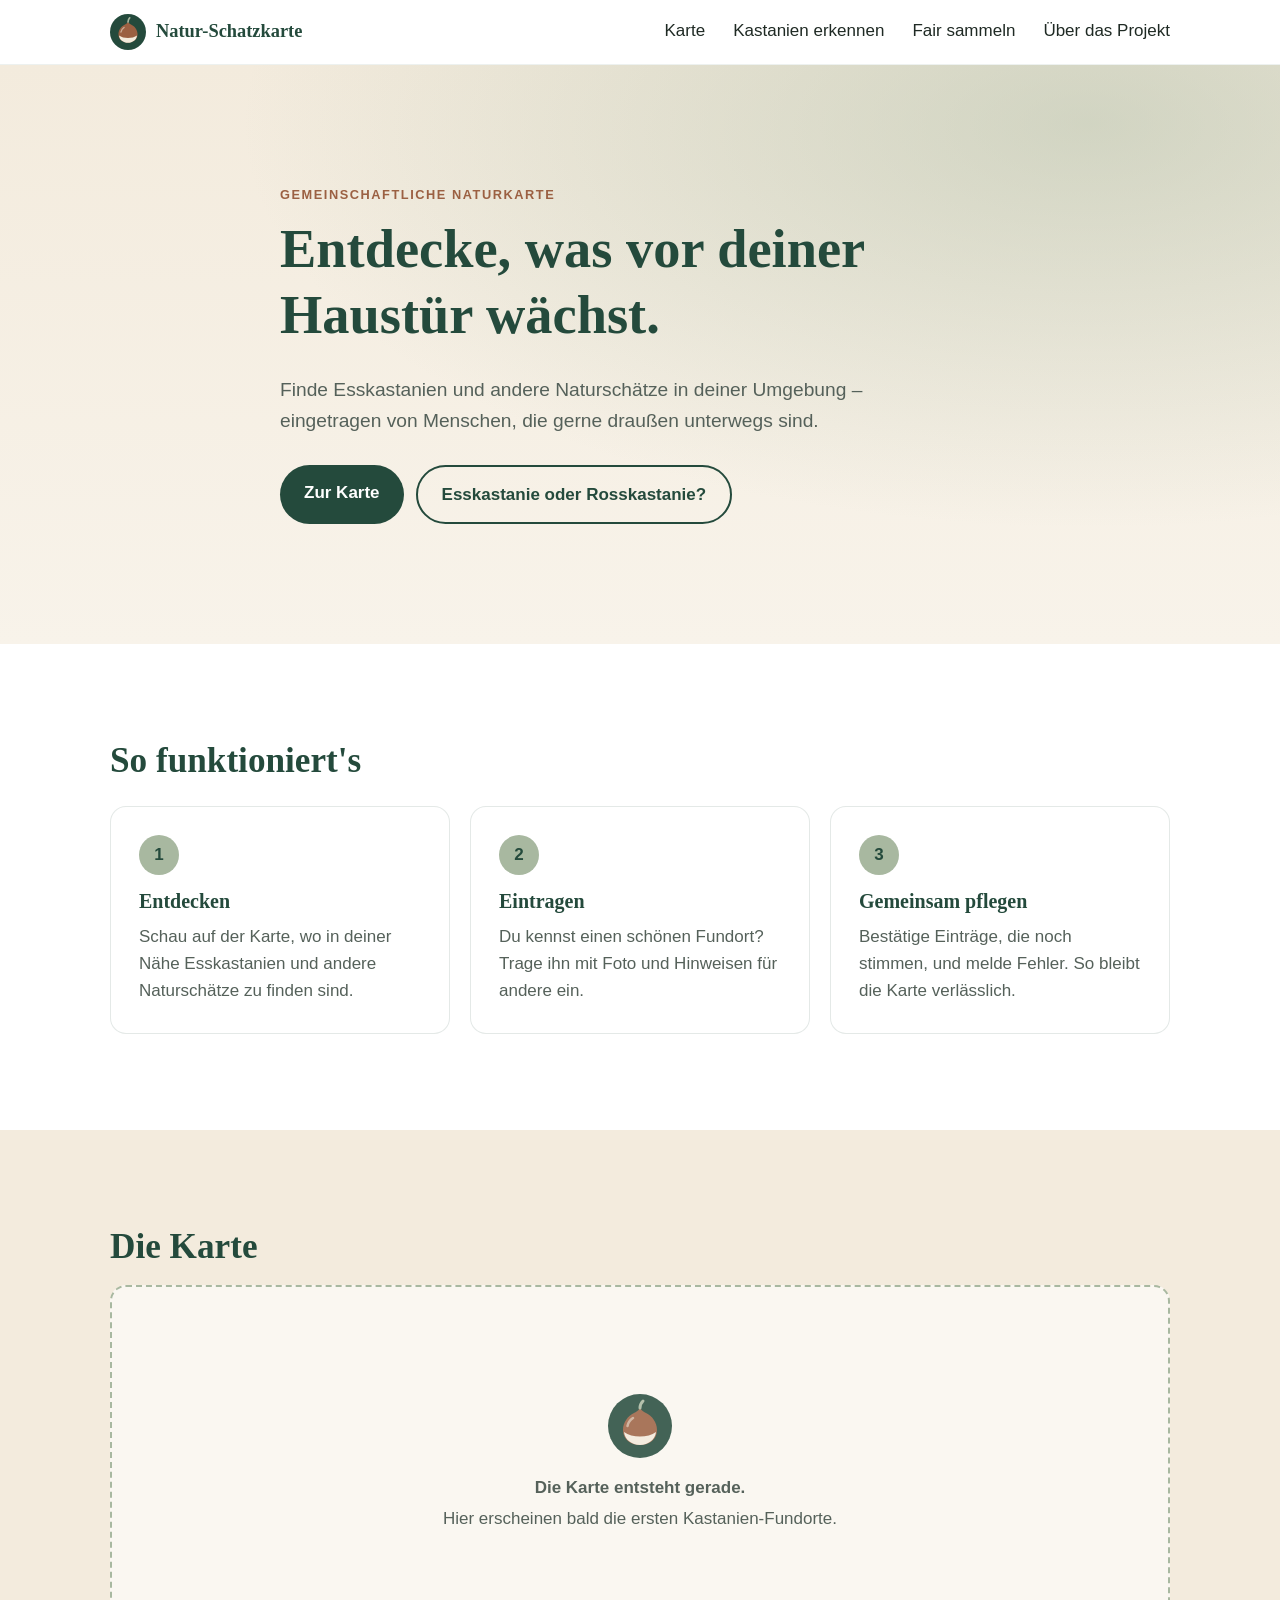
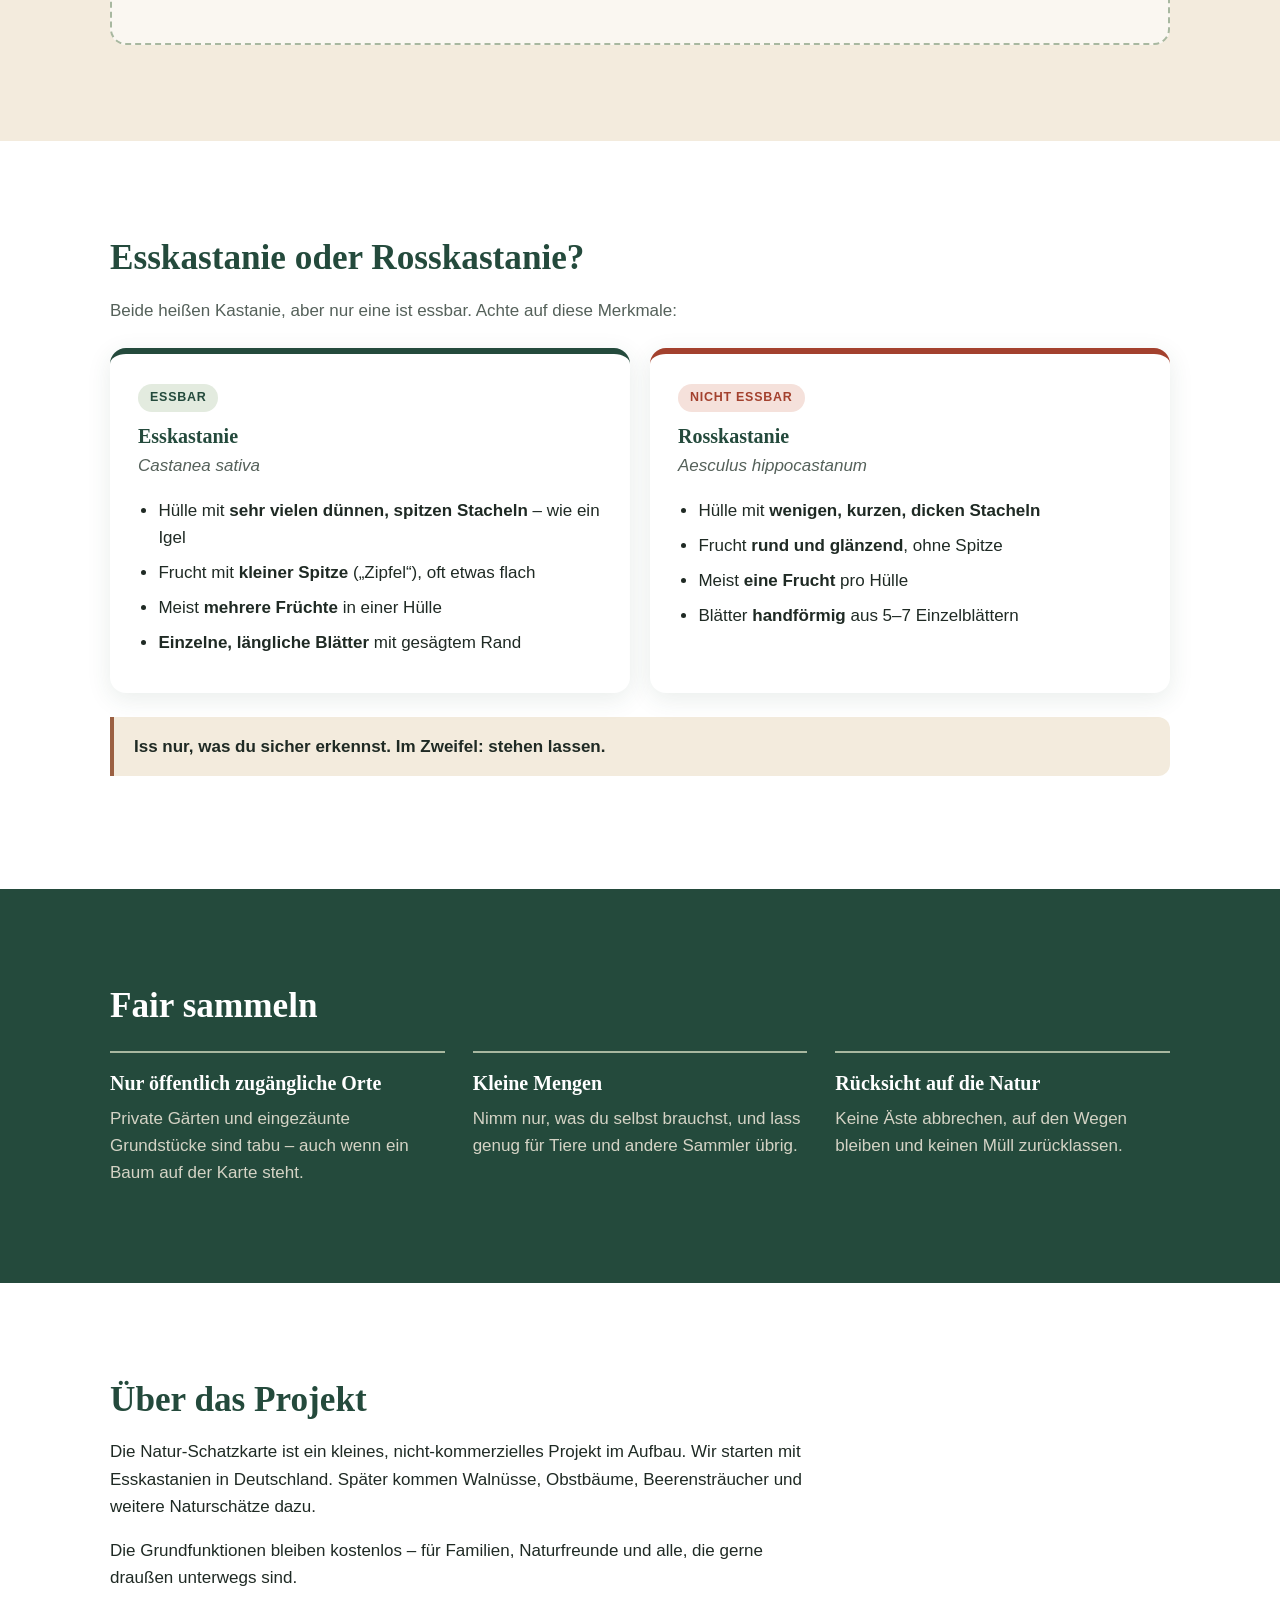
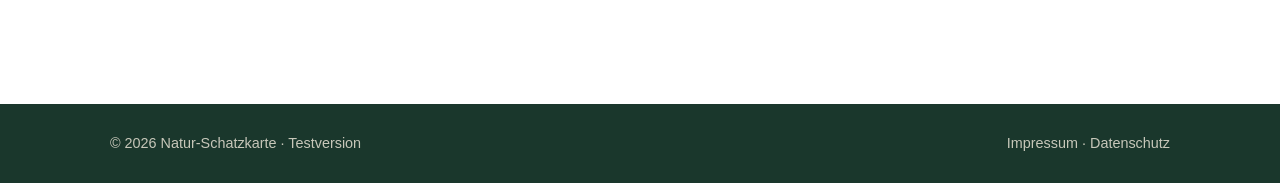
==== index.html @ 0b89e8d0 "Grundgerüst der Startseite: Design, Navigation, Kastanien-Infos Co-Authored-By: Claude Opus 5.5 <nor" ====
<!DOCTYPE html>
<html lang="de">
<head>
  <meta charset="UTF-8">
  <meta name="viewport" content="width=device-width, initial-scale=1.0, viewport-fit=cover">
  <title>Natur-Schatzkarte – Entdecke, was vor deiner Haustür wächst</title>
  <meta name="description" content="Eine gemeinschaftliche Naturkarte für essbare und interessante Fundorte – zuerst Esskastanien in Deutschland.">
  <meta name="theme-color" content="#244A3C">
  <link rel="icon" href="icon.svg" type="image/svg+xml">
  <link rel="stylesheet" href="css/style.css">
</head>
<body>

  <!-- ===================== KOPFZEILE ===================== -->
  <header class="site-header">
    <div class="container header-inner">
      <a href="#start" class="brand" aria-label="Natur-Schatzkarte Startseite">
        <img src="icon.svg" alt="" width="36" height="36">
        <span>Natur-Schatzkarte</span>
      </a>

      <button class="menu-toggle" aria-expanded="false" aria-controls="hauptmenue">
        <span class="sr-only">Menü öffnen</span>
        <span class="bar"></span><span class="bar"></span><span class="bar"></span>
      </button>

      <nav id="hauptmenue" class="main-nav" aria-label="Hauptmenü">
        <a href="#karte">Karte</a>
        <a href="#kastanien">Kastanien erkennen</a>
        <a href="#fair-sammeln">Fair sammeln</a>
        <a href="#projekt">Über das Projekt</a>
      </nav>
    </div>
  </header>

  <main>

    <!-- ===================== START ===================== -->
    <section id="start" class="hero">
      <div class="container hero-inner">
        <p class="eyebrow">Gemeinschaftliche Naturkarte</p>
        <h1>Entdecke, was vor deiner Haustür wächst.</h1>
        <p class="lead">
          Finde Esskastanien und andere Naturschätze in deiner Umgebung –
          eingetragen von Menschen, die gerne draußen unterwegs sind.
        </p>
        <div class="hero-actions">
          <a href="#karte" class="btn btn-primary">Zur Karte</a>
          <a href="#kastanien" class="btn btn-ghost">Esskastanie oder Rosskastanie?</a>
        </div>
      </div>
    </section>

    <!-- ===================== SO FUNKTIONIERT'S ===================== -->
    <section class="section">
      <div class="container">
        <h2>So funktioniert's</h2>
        <div class="steps">
          <article class="step">
            <span class="step-number">1</span>
            <h3>Entdecken</h3>
            <p>Schau auf der Karte, wo in deiner Nähe Esskastanien und andere Naturschätze zu finden sind.</p>
          </article>
          <article class="step">
            <span class="step-number">2</span>
            <h3>Eintragen</h3>
            <p>Du kennst einen schönen Fundort? Trage ihn mit Foto und Hinweisen für andere ein.</p>
          </article>
          <article class="step">
            <span class="step-number">3</span>
            <h3>Gemeinsam pflegen</h3>
            <p>Bestätige Einträge, die noch stimmen, und melde Fehler. So bleibt die Karte verlässlich.</p>
          </article>
        </div>
      </div>
    </section>

    <!-- ===================== KARTE (Platzhalter) ===================== -->
    <section id="karte" class="section section-cream">
      <div class="container">
        <h2>Die Karte</h2>
        <div class="map-placeholder">
          <img src="icon.svg" alt="" width="64" height="64">
          <p><strong>Die Karte entsteht gerade.</strong></p>
          <p>Hier erscheinen bald die ersten Kastanien-Fundorte.</p>
        </div>
      </div>
    </section>

    <!-- ===================== KASTANIEN ERKENNEN ===================== -->
    <section id="kastanien" class="section">
      <div class="container">
        <h2>Esskastanie oder Rosskastanie?</h2>
        <p class="section-intro">
          Beide heißen Kastanie, aber nur eine ist essbar. Achte auf diese Merkmale:
        </p>
        <div class="compare">
          <article class="compare-card compare-yes">
            <span class="badge badge-yes">Essbar</span>
            <h3>Esskastanie</h3>
            <p class="latin">Castanea sativa</p>
            <ul>
              <li>Hülle mit <strong>sehr vielen dünnen, spitzen Stacheln</strong> – wie ein Igel</li>
              <li>Frucht mit <strong>kleiner Spitze</strong> („Zipfel“), oft etwas flach</li>
              <li>Meist <strong>mehrere Früchte</strong> in einer Hülle</li>
              <li><strong>Einzelne, längliche Blätter</strong> mit gesägtem Rand</li>
            </ul>
          </article>
          <article class="compare-card compare-no">
            <span class="badge badge-no">Nicht essbar</span>
            <h3>Rosskastanie</h3>
            <p class="latin">Aesculus hippocastanum</p>
            <ul>
              <li>Hülle mit <strong>wenigen, kurzen, dicken Stacheln</strong></li>
              <li>Frucht <strong>rund und glänzend</strong>, ohne Spitze</li>
              <li>Meist <strong>eine Frucht</strong> pro Hülle</li>
              <li>Blätter <strong>handförmig</strong> aus 5–7 Einzelblättern</li>
            </ul>
          </article>
        </div>
        <p class="note">
          Iss nur, was du sicher erkennst. Im Zweifel: stehen lassen.
        </p>
      </div>
    </section>

    <!-- ===================== FAIR SAMMELN ===================== -->
    <section id="fair-sammeln" class="section section-green">
      <div class="container">
        <h2>Fair sammeln</h2>
        <div class="rules">
          <div class="rule">
            <h3>Nur öffentlich zugängliche Orte</h3>
            <p>Private Gärten und eingezäunte Grundstücke sind tabu – auch wenn ein Baum auf der Karte steht.</p>
          </div>
          <div class="rule">
            <h3>Kleine Mengen</h3>
            <p>Nimm nur, was du selbst brauchst, und lass genug für Tiere und andere Sammler übrig.</p>
          </div>
          <div class="rule">
            <h3>Rücksicht auf die Natur</h3>
            <p>Keine Äste abbrechen, auf den Wegen bleiben und keinen Müll zurücklassen.</p>
          </div>
        </div>
      </div>
    </section>

    <!-- ===================== ÜBER DAS PROJEKT ===================== -->
    <section id="projekt" class="section">
      <div class="container narrow">
        <h2>Über das Projekt</h2>
        <p>
          Die Natur-Schatzkarte ist ein kleines, nicht-kommerzielles Projekt im Aufbau.
          Wir starten mit Esskastanien in Deutschland. Später kommen Walnüsse, Obstbäume,
          Beerensträucher und weitere Naturschätze dazu.
        </p>
        <p>
          Die Grundfunktionen bleiben kostenlos – für Familien, Naturfreunde und alle,
          die gerne draußen unterwegs sind.
        </p>
      </div>
    </section>

  </main>

  <!-- ===================== FUSSZEILE ===================== -->
  <footer class="site-footer">
    <div class="container footer-inner">
      <p>© <span id="jahr"></span> Natur-Schatzkarte · Testversion</p>
      <p class="footer-links">
        <!-- Impressum und Datenschutz folgen vor dem öffentlichen Start -->
        <span>Impressum</span> · <span>Datenschutz</span>
      </p>
    </div>
  </footer>

  <script src="js/app.js"></script>
</body>
</html>
---- css/style.css ----
/* =========================================================
   Natur-Schatzkarte – Grunddesign
   Schriften: Systemschriften (keine externen Schriftdienste,
   damit keine Daten an Dritte gehen)
   ========================================================= */

:root {
  --waldgruen: #244A3C;
  --waldgruen-dunkel: #1A372C;
  --creme: #F3EBDD;
  --kastanie: #9B6042;
  --salbei: #A8B8A0;
  --weiss: #FFFFFF;
  --text: #1F2A24;
  --text-leise: #55615A;

  --rot: #A3412E;

  --radius: 16px;
  --schatten: 0 6px 24px rgba(36, 74, 60, 0.10);

  --schrift-text: -apple-system, BlinkMacSystemFont, "Segoe UI", Roboto, "Helvetica Neue", Arial, sans-serif;
  --schrift-titel: "Iowan Old Style", "Palatino Linotype", Palatino, Georgia, serif;
}

*,
*::before,
*::after {
  box-sizing: border-box;
}

html {
  scroll-behavior: smooth;
  scroll-padding-top: 80px;
}

body {
  margin: 0;
  font-family: var(--schrift-text);
  font-size: 17px;
  line-height: 1.6;
  color: var(--text);
  background: var(--weiss);
  -webkit-font-smoothing: antialiased;
}

img {
  max-width: 100%;
  display: block;
}

h1, h2, h3 {
  font-family: var(--schrift-titel);
  color: var(--waldgruen);
  line-height: 1.2;
  margin: 0 0 0.5em;
}

h1 { font-size: clamp(2rem, 6vw, 3.4rem); }
h2 { font-size: clamp(1.6rem, 4vw, 2.2rem); }
h3 { font-size: 1.25rem; }

p { margin: 0 0 1em; }

a { color: var(--waldgruen); }

.container {
  width: 100%;
  max-width: 1100px;
  margin: 0 auto;
  padding: 0 20px;
}

.narrow > * { max-width: 720px; }

.sr-only {
  position: absolute;
  width: 1px; height: 1px;
  overflow: hidden;
  clip: rect(0 0 0 0);
  white-space: nowrap;
}

/* ===================== KOPFZEILE ===================== */

.site-header {
  position: sticky;
  top: 0;
  z-index: 100;
  background: rgba(255, 255, 255, 0.92);
  backdrop-filter: blur(10px);
  -webkit-backdrop-filter: blur(10px);
  border-bottom: 1px solid rgba(36, 74, 60, 0.08);
}

.header-inner {
  display: flex;
  align-items: center;
  justify-content: space-between;
  min-height: 64px;
}

.brand {
  display: flex;
  align-items: center;
  gap: 10px;
  text-decoration: none;
  font-family: var(--schrift-titel);
  font-weight: 700;
  font-size: 1.15rem;
  color: var(--waldgruen);
}

.main-nav {
  display: flex;
  gap: 28px;
}

.main-nav a {
  text-decoration: none;
  font-weight: 500;
  color: var(--text);
  padding: 6px 0;
  border-bottom: 2px solid transparent;
}

.main-nav a:hover {
  color: var(--waldgruen);
  border-bottom-color: var(--kastanie);
}

.menu-toggle {
  display: none;
  background: none;
  border: 0;
  padding: 10px;
  cursor: pointer;
}

.menu-toggle .bar {
  display: block;
  width: 24px;
  height: 2px;
  margin: 5px 0;
  background: var(--waldgruen);
  border-radius: 2px;
  transition: transform 0.2s, opacity 0.2s;
}

.menu-toggle[aria-expanded="true"] .bar:nth-child(2) { transform: translateY(7px) rotate(45deg); }
.menu-toggle[aria-expanded="true"] .bar:nth-child(3) { opacity: 0; }
.menu-toggle[aria-expanded="true"] .bar:nth-child(4) { transform: translateY(-7px) rotate(-45deg); }

@media (max-width: 760px) {
  .menu-toggle { display: block; }

  .main-nav {
    display: none;
    position: absolute;
    top: 64px;
    left: 0;
    right: 0;
    flex-direction: column;
    gap: 0;
    background: var(--weiss);
    box-shadow: var(--schatten);
    padding: 8px 20px 16px;
  }

  .main-nav.offen { display: flex; }

  .main-nav a {
    padding: 14px 0;
    border-bottom: 1px solid rgba(36, 74, 60, 0.08);
  }
}

/* ===================== HERO ===================== */

.hero {
  background:
    radial-gradient(ellipse at 85% 10%, rgba(168, 184, 160, 0.45), transparent 55%),
    linear-gradient(180deg, var(--creme) 0%, #F8F3EA 100%);
  padding: clamp(64px, 12vw, 120px) 0;
}

.hero-inner { max-width: 760px; }

.eyebrow {
  text-transform: uppercase;
  letter-spacing: 0.12em;
  font-size: 0.8rem;
  font-weight: 700;
  color: var(--kastanie);
  margin-bottom: 12px;
}

.lead {
  font-size: 1.2rem;
  color: var(--text-leise);
  max-width: 600px;
}

.hero-actions {
  display: flex;
  flex-wrap: wrap;
  gap: 12px;
  margin-top: 28px;
}

/* ===================== BUTTONS ===================== */

.btn {
  display: inline-block;
  padding: 14px 24px;
  border-radius: 999px;
  font-weight: 600;
  text-decoration: none;
  transition: transform 0.15s, background 0.15s;
}

.btn:active { transform: scale(0.97); }

.btn-primary {
  background: var(--waldgruen);
  color: var(--weiss);
}

.btn-primary:hover { background: var(--waldgruen-dunkel); }

.btn-ghost {
  background: transparent;
  color: var(--waldgruen);
  border: 2px solid var(--waldgruen);
}

/* ===================== ABSCHNITTE ===================== */

.section { padding: clamp(56px, 9vw, 96px) 0; }

.section-cream { background: var(--creme); }

.section-green {
  background: var(--waldgruen);
  color: var(--creme);
}

.section-green h2,
.section-green h3 { color: var(--weiss); }

.section-intro {
  color: var(--text-leise);
  max-width: 640px;
}

/* ===================== SCHRITTE ===================== */

.steps {
  display: grid;
  grid-template-columns: repeat(auto-fit, minmax(240px, 1fr));
  gap: 20px;
  margin-top: 24px;
}

.step {
  background: var(--weiss);
  border: 1px solid rgba(36, 74, 60, 0.12);
  border-radius: var(--radius);
  padding: 28px;
}

.step-number {
  display: inline-grid;
  place-items: center;
  width: 40px;
  height: 40px;
  border-radius: 50%;
  background: var(--salbei);
  color: var(--waldgruen);
  font-weight: 700;
  margin-bottom: 14px;
}

.step p { color: var(--text-leise); margin: 0; }

/* ===================== KARTEN-PLATZHALTER ===================== */

.map-placeholder {
  display: flex;
  flex-direction: column;
  align-items: center;
  justify-content: center;
  text-align: center;
  min-height: 360px;
  border-radius: var(--radius);
  border: 2px dashed var(--salbei);
  background: rgba(255, 255, 255, 0.6);
  padding: 32px;
  color: var(--text-leise);
}

.map-placeholder img { margin-bottom: 16px; opacity: 0.85; }
.map-placeholder p { margin: 0 0 4px; }

/* ===================== VERGLEICH ===================== */

.compare {
  display: grid;
  grid-template-columns: repeat(auto-fit, minmax(280px, 1fr));
  gap: 20px;
  margin-top: 24px;
}

.compare-card {
  border-radius: var(--radius);
  padding: 28px;
  box-shadow: var(--schatten);
  background: var(--weiss);
  border-top: 6px solid var(--waldgruen);
}

.compare-no { border-top-color: var(--rot); }

.badge {
  display: inline-block;
  font-size: 0.78rem;
  font-weight: 700;
  text-transform: uppercase;
  letter-spacing: 0.06em;
  padding: 4px 12px;
  border-radius: 999px;
  margin-bottom: 12px;
}

.badge-yes { background: #E3EBDF; color: var(--waldgruen); }
.badge-no  { background: #F5E1DB; color: var(--rot); }

.latin {
  font-style: italic;
  color: var(--text-leise);
  margin-top: -6px;
}

.compare-card ul {
  margin: 0;
  padding-left: 1.2em;
}

.compare-card li { margin-bottom: 8px; }

.note {
  margin-top: 24px;
  padding: 16px 20px;
  border-left: 4px solid var(--kastanie);
  background: var(--creme);
  border-radius: 0 12px 12px 0;
  font-weight: 600;
}

/* ===================== REGELN ===================== */

.rules {
  display: grid;
  grid-template-columns: repeat(auto-fit, minmax(240px, 1fr));
  gap: 28px;
  margin-top: 24px;
}

.rule {
  border-top: 2px solid var(--salbei);
  padding-top: 18px;
}

.rule p { color: rgba(243, 235, 221, 0.85); margin: 0; }

/* ===================== FUSSZEILE ===================== */

.site-footer {
  background: var(--waldgruen-dunkel);
  color: rgba(243, 235, 221, 0.8);
  padding: 28px 0 calc(28px + env(safe-area-inset-bottom));
  font-size: 0.9rem;
}

.footer-inner {
  display: flex;
  flex-wrap: wrap;
  justify-content: space-between;
  gap: 8px;
}

.site-footer p { margin: 0; }
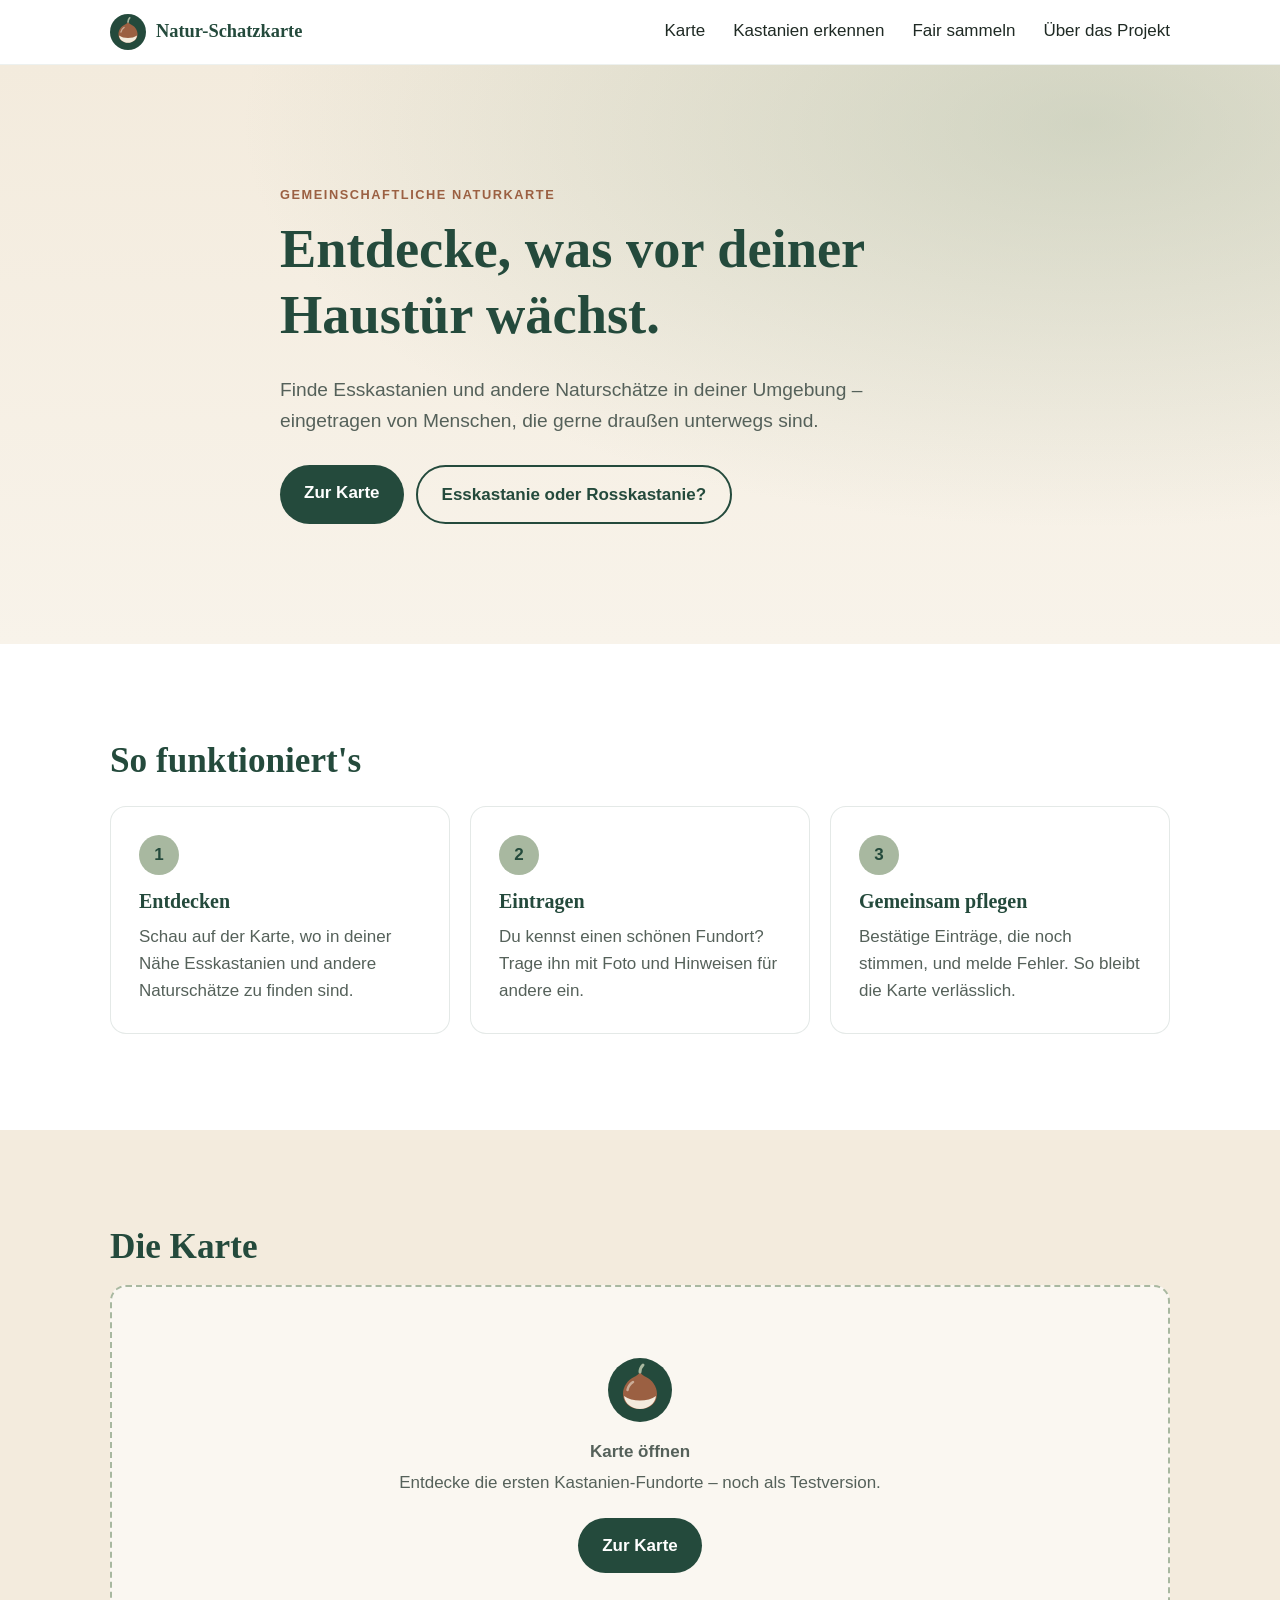
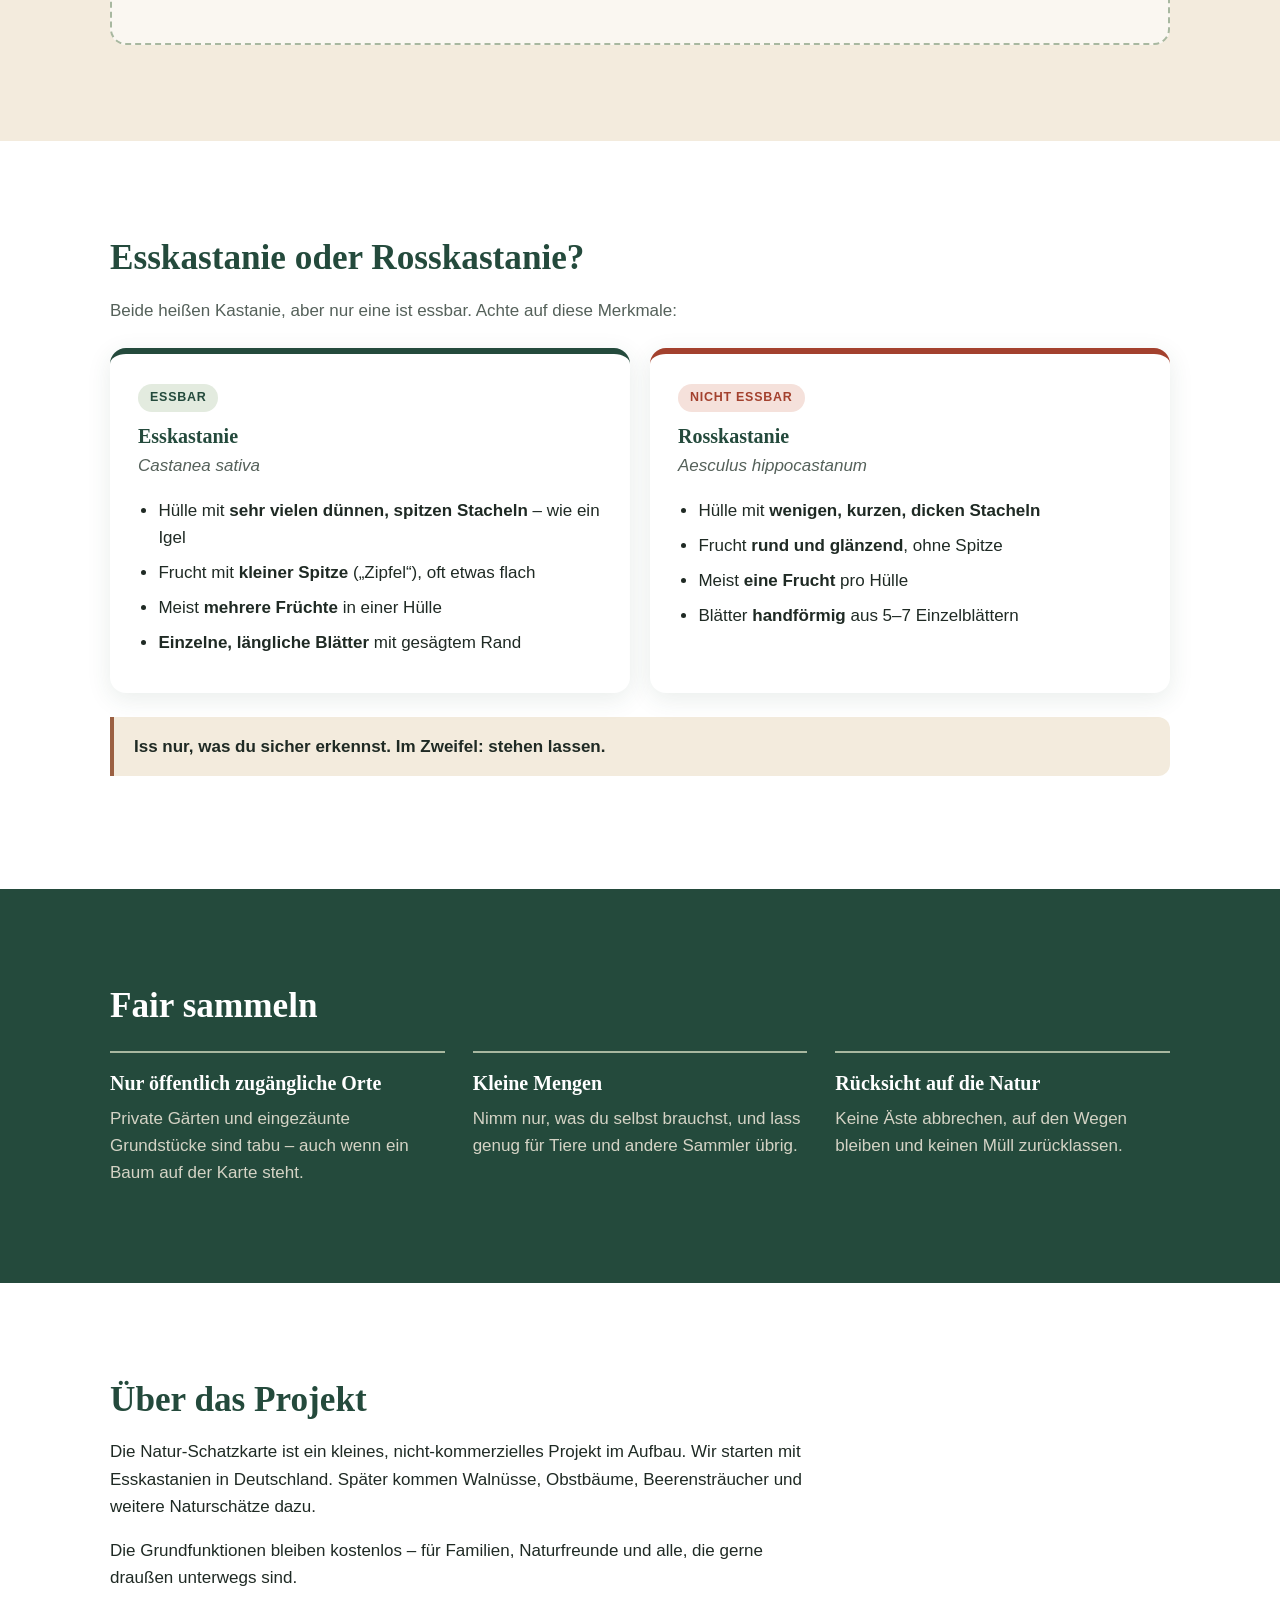
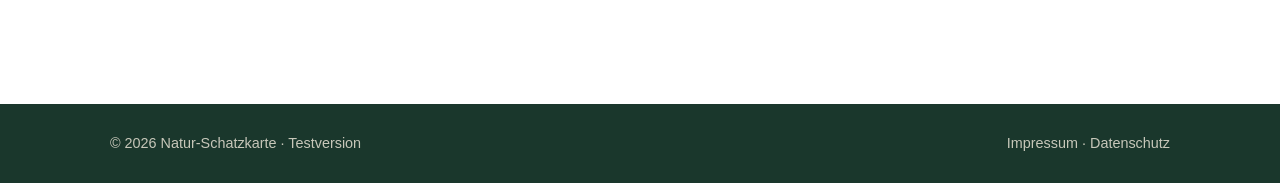
==== commit cb2dc90e: "Kartenseite mit MapLibre, OpenFreeMap und Beispiel-Fundorten Co-Authored-By: Claude Opus 5.5 <norepl" ====
--- a/index.html
+++ b/index.html
@@ -25,7 +25,7 @@
       </button>
 
       <nav id="hauptmenue" class="main-nav" aria-label="Hauptmenü">
-        <a href="#karte">Karte</a>
+        <a href="karte.html">Karte</a>
         <a href="#kastanien">Kastanien erkennen</a>
         <a href="#fair-sammeln">Fair sammeln</a>
         <a href="#projekt">Über das Projekt</a>
@@ -45,7 +45,7 @@
           eingetragen von Menschen, die gerne draußen unterwegs sind.
         </p>
         <div class="hero-actions">
-          <a href="#karte" class="btn btn-primary">Zur Karte</a>
+          <a href="karte.html" class="btn btn-primary">Zur Karte</a>
           <a href="#kastanien" class="btn btn-ghost">Esskastanie oder Rosskastanie?</a>
         </div>
       </div>
@@ -79,11 +79,12 @@
     <section id="karte" class="section section-cream">
       <div class="container">
         <h2>Die Karte</h2>
-        <div class="map-placeholder">
+        <a href="karte.html" class="map-teaser">
           <img src="icon.svg" alt="" width="64" height="64">
-          <p><strong>Die Karte entsteht gerade.</strong></p>
-          <p>Hier erscheinen bald die ersten Kastanien-Fundorte.</p>
-        </div>
+          <p><strong>Karte öffnen</strong></p>
+          <p>Entdecke die ersten Kastanien-Fundorte – noch als Testversion.</p>
+          <span class="btn btn-primary">Zur Karte</span>
+        </a>
       </div>
     </section>
 
--- a/css/style.css
+++ b/css/style.css
@@ -285,7 +285,7 @@
 
 /* ===================== KARTEN-PLATZHALTER ===================== */
 
-.map-placeholder {
+.map-teaser {
   display: flex;
   flex-direction: column;
   align-items: center;
@@ -299,8 +299,19 @@
   color: var(--text-leise);
 }
 
-.map-placeholder img { margin-bottom: 16px; opacity: 0.85; }
-.map-placeholder p { margin: 0 0 4px; }
+.map-teaser {
+  text-decoration: none;
+  transition: border-color 0.15s, background 0.15s;
+}
+
+.map-teaser:hover {
+  border-color: var(--waldgruen);
+  background: var(--weiss);
+}
+
+.map-teaser img { margin-bottom: 16px; }
+.map-teaser p { margin: 0 0 4px; }
+.map-teaser .btn { margin-top: 18px; }
 
 /* ===================== VERGLEICH ===================== */
 
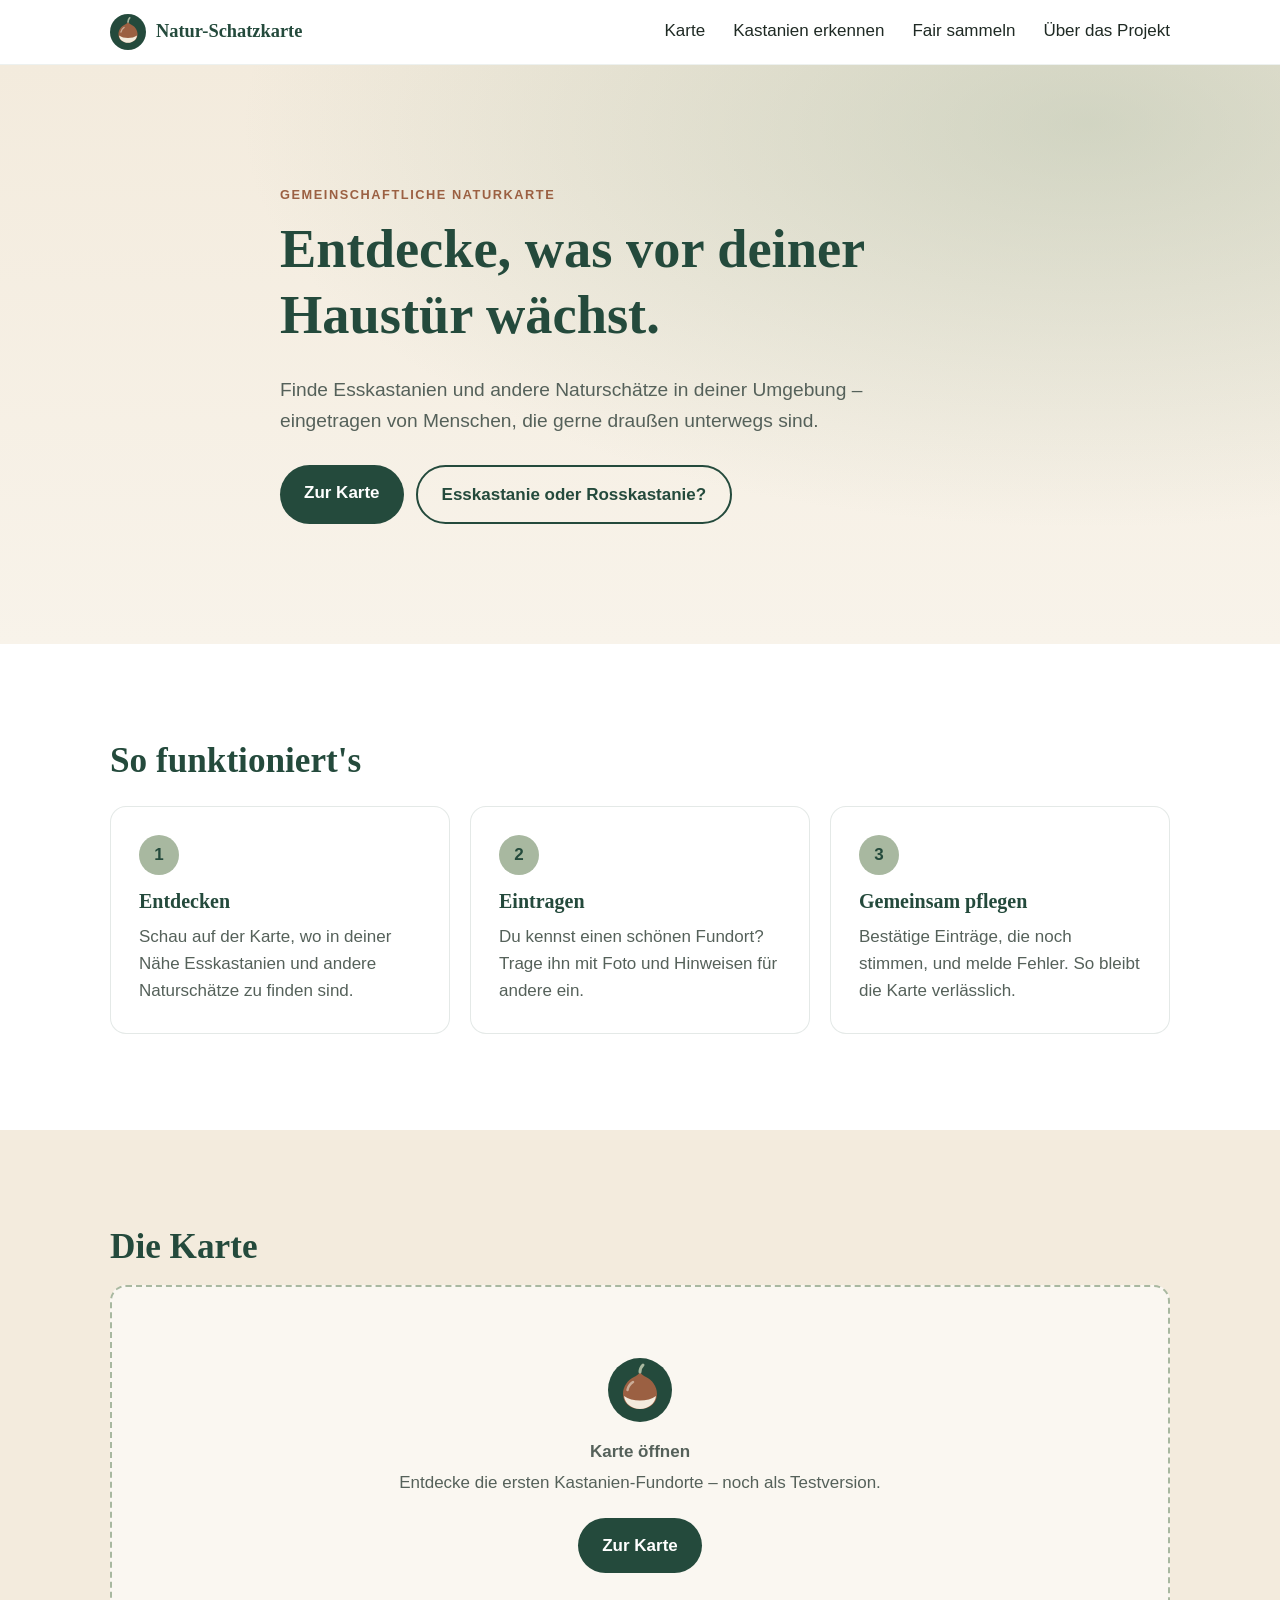
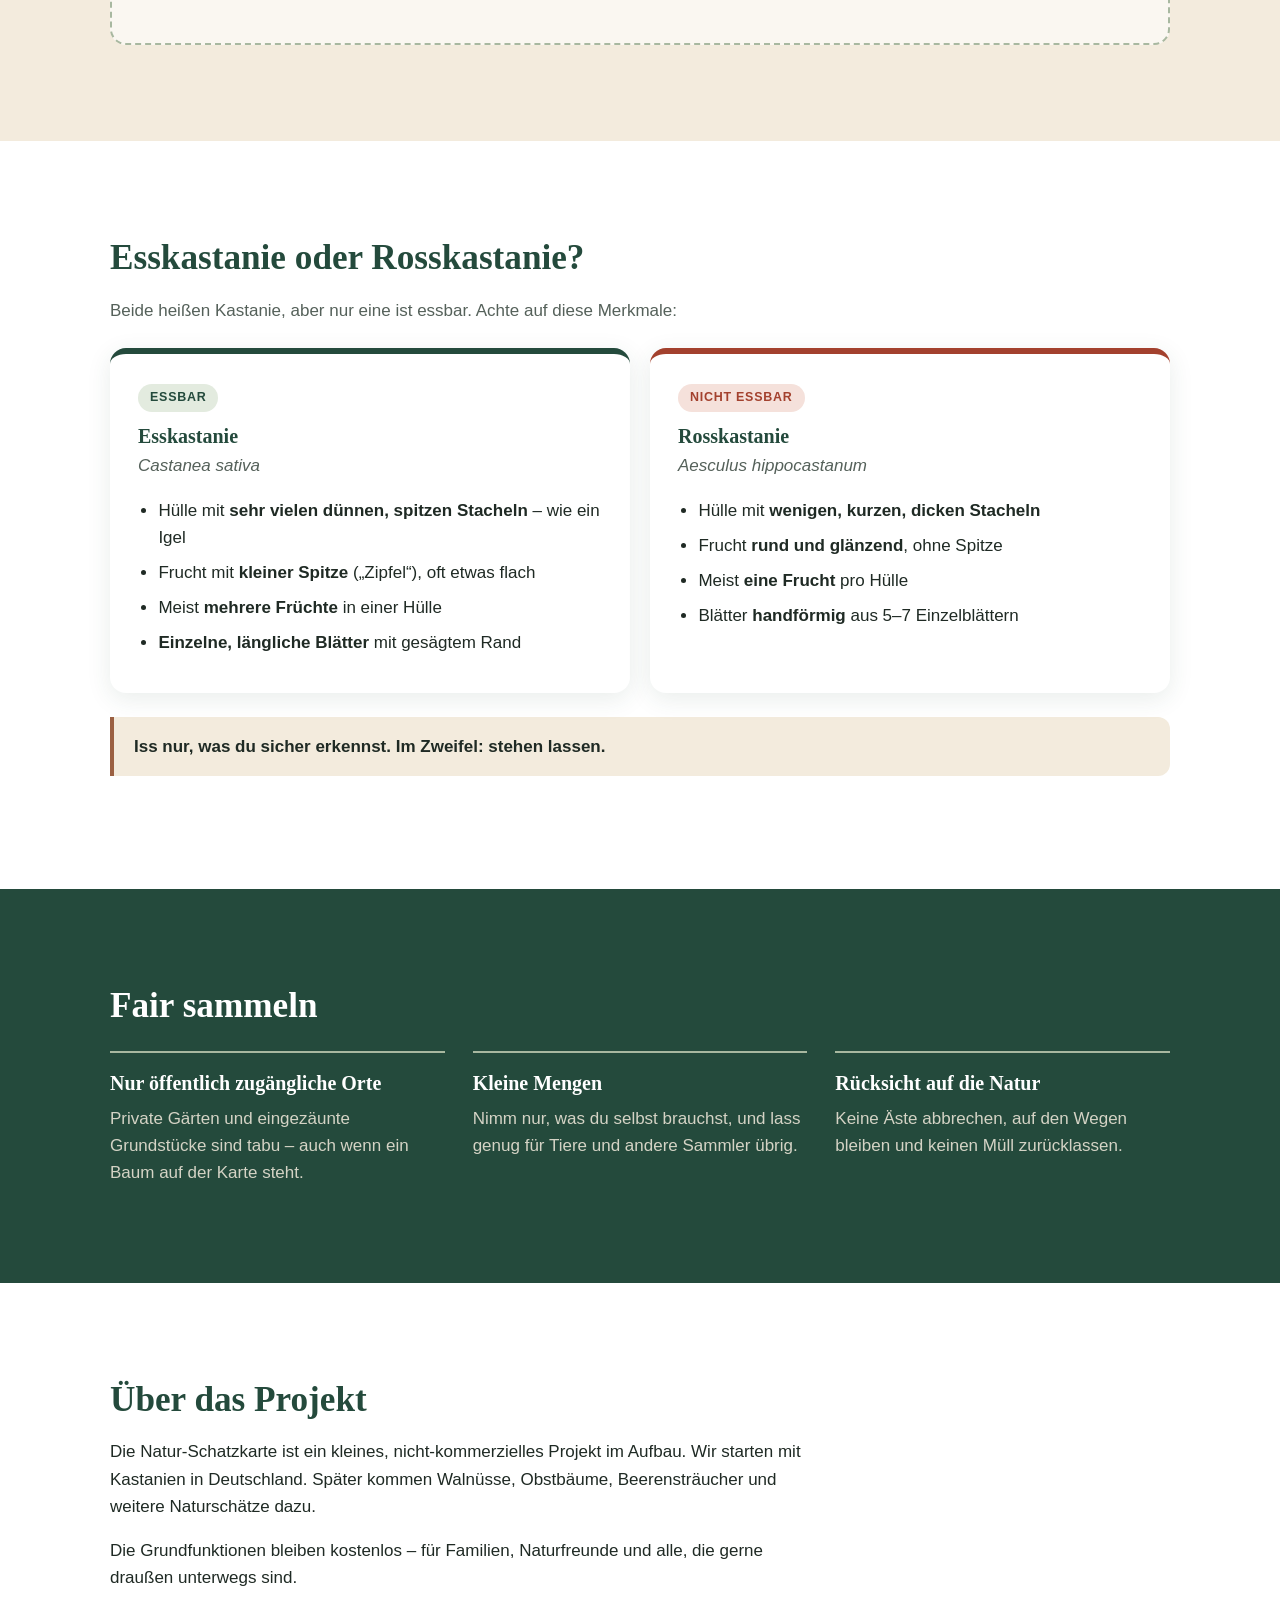
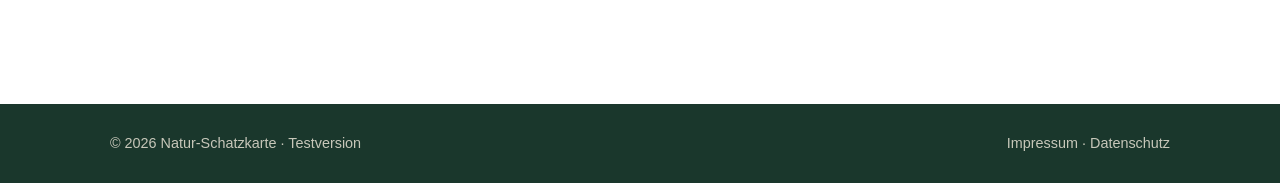
==== commit 0ae7e07a: "Über das Projekt: Start mit Kastanien Co-Authored-By: Claude Opus 5.5 <noreply@anthropic.com> Claude" ====
--- a/index.html
+++ b/index.html
@@ -152,7 +152,7 @@
         <h2>Über das Projekt</h2>
         <p>
           Die Natur-Schatzkarte ist ein kleines, nicht-kommerzielles Projekt im Aufbau.
-          Wir starten mit Esskastanien in Deutschland. Später kommen Walnüsse, Obstbäume,
+          Wir starten mit Kastanien in Deutschland. Später kommen Walnüsse, Obstbäume,
           Beerensträucher und weitere Naturschätze dazu.
         </p>
         <p>
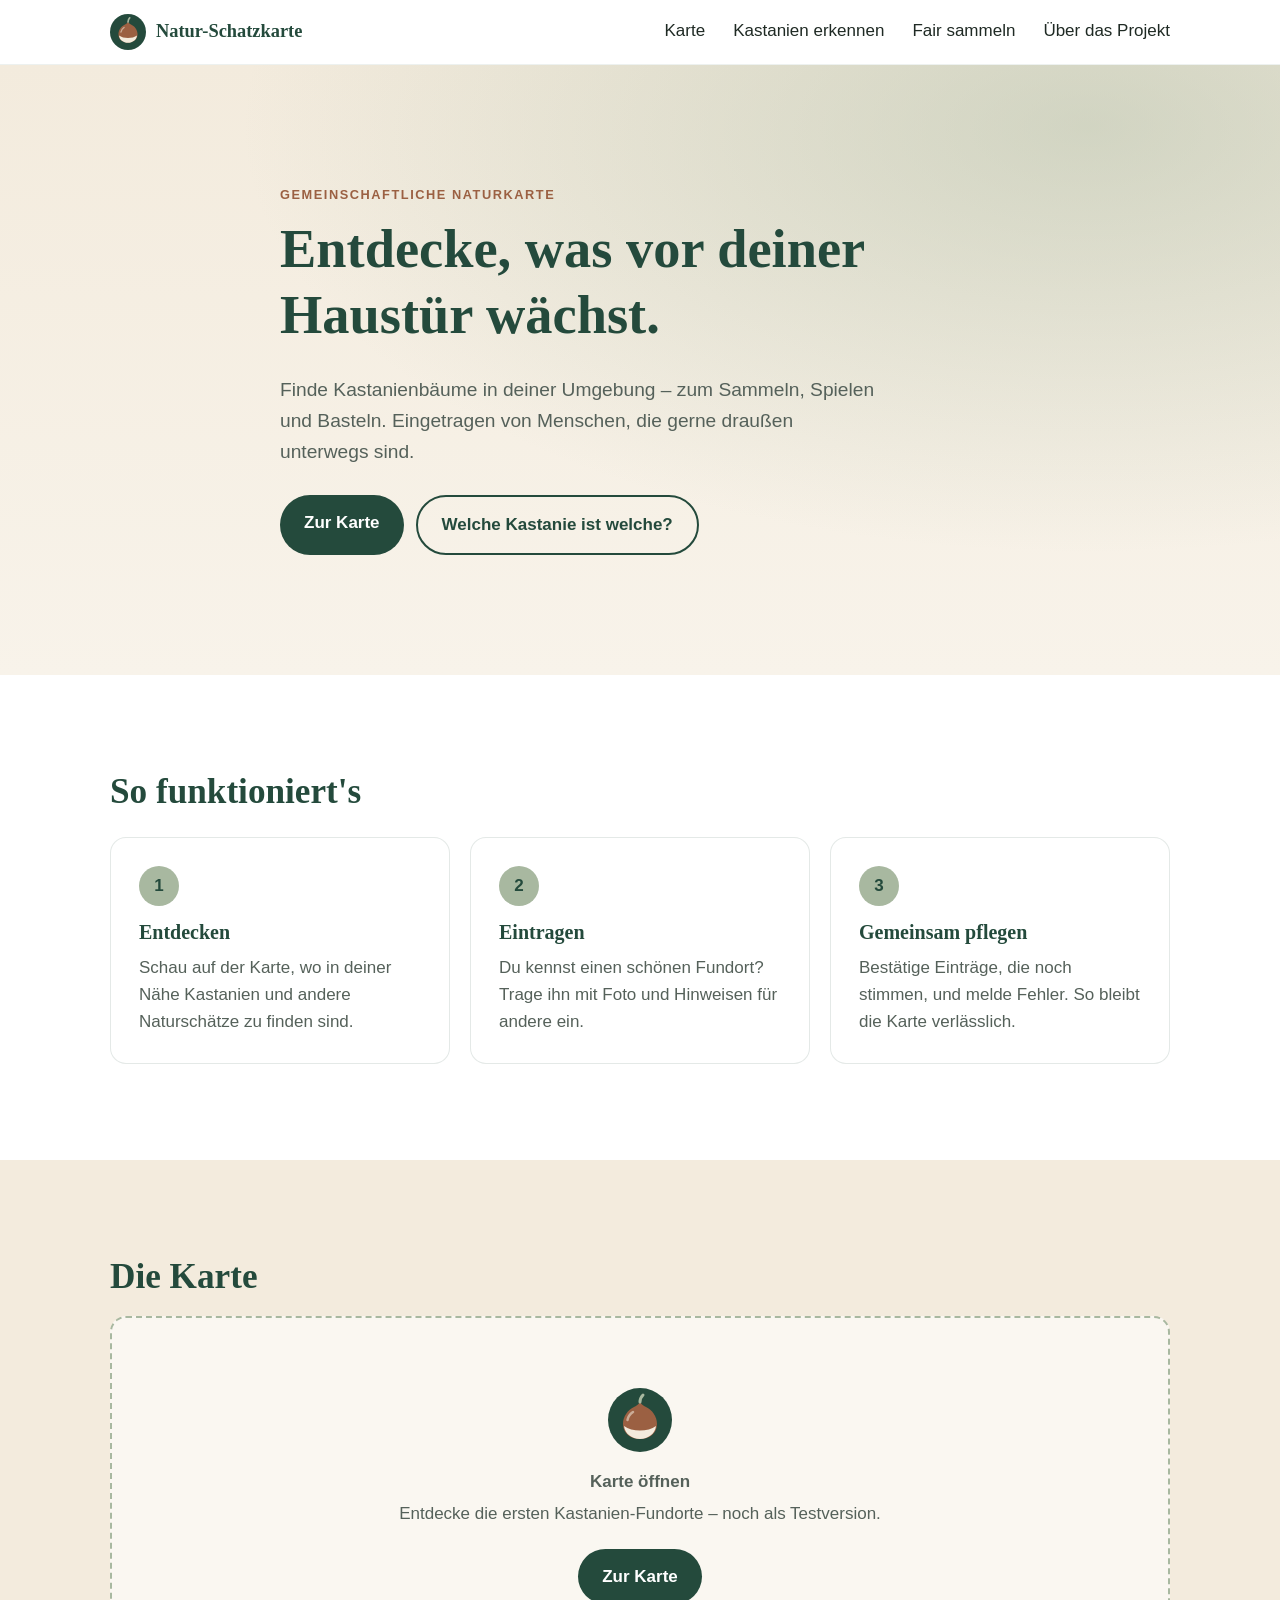
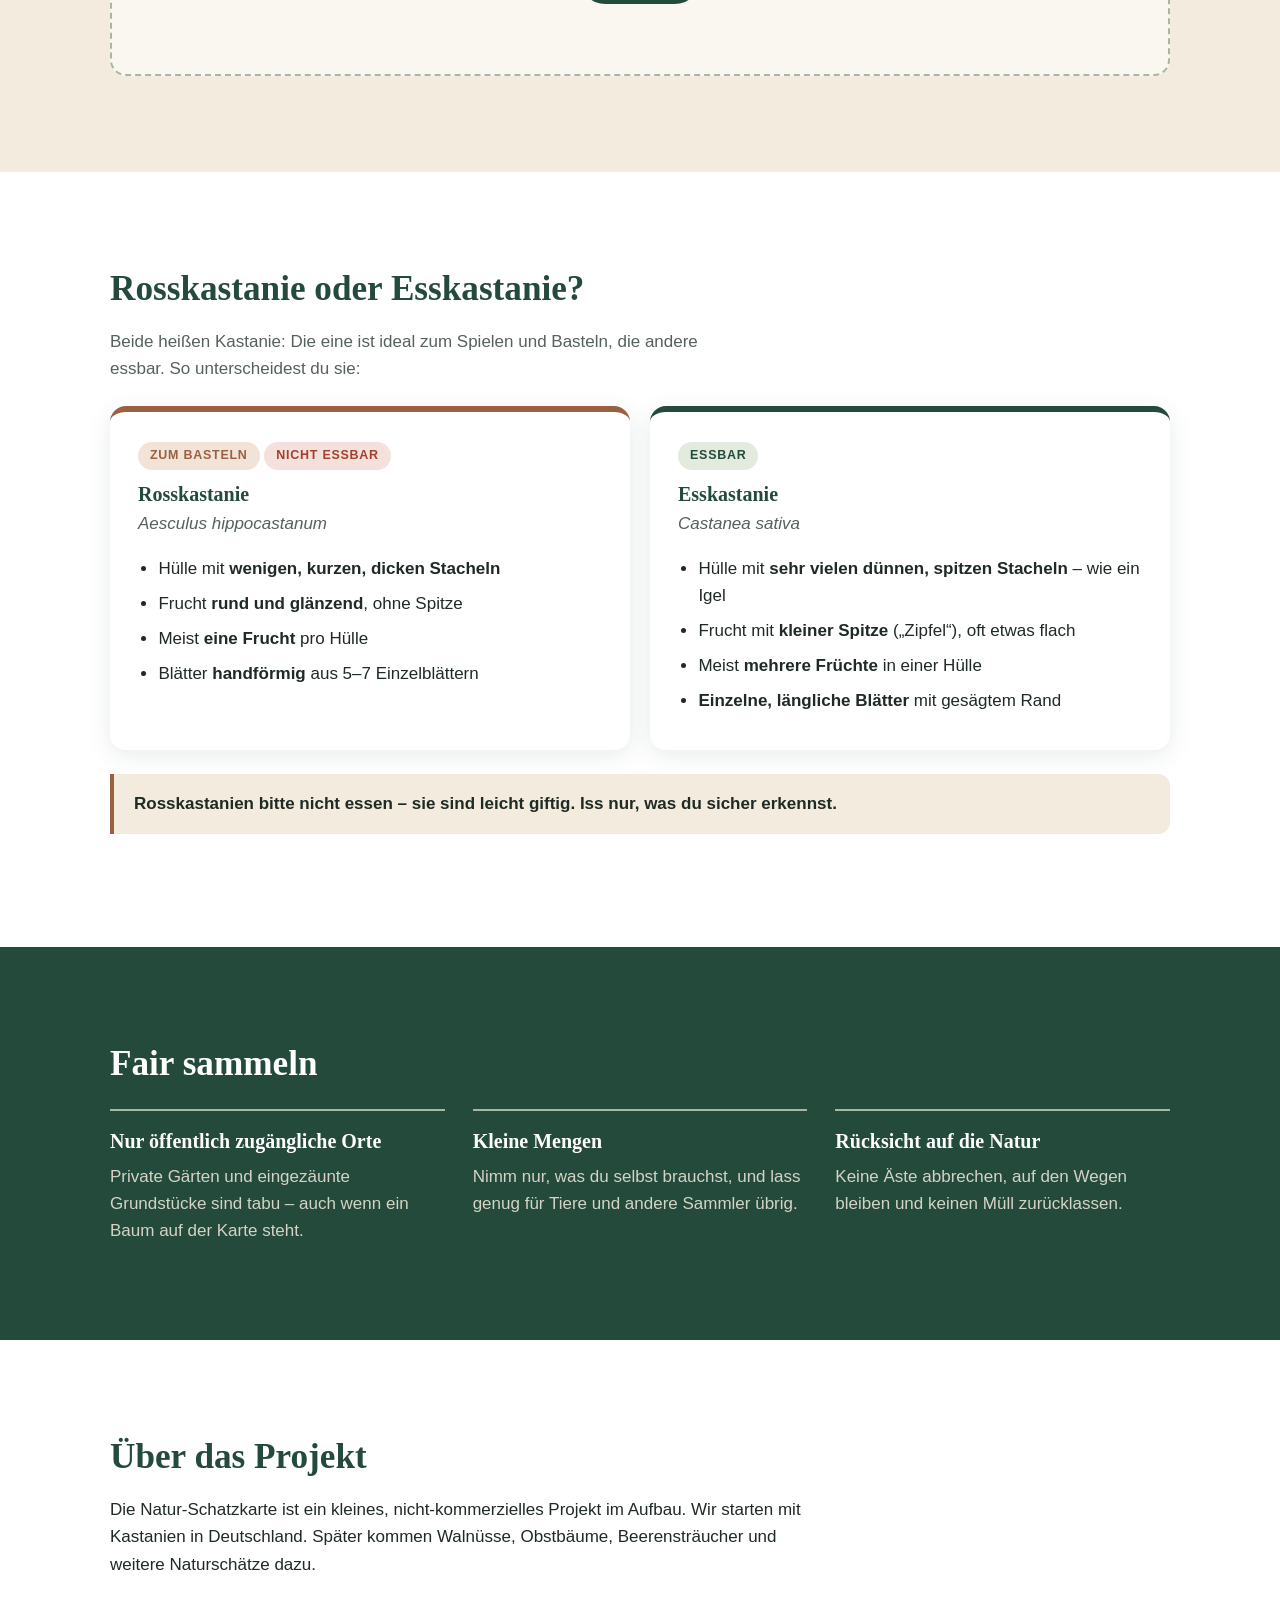
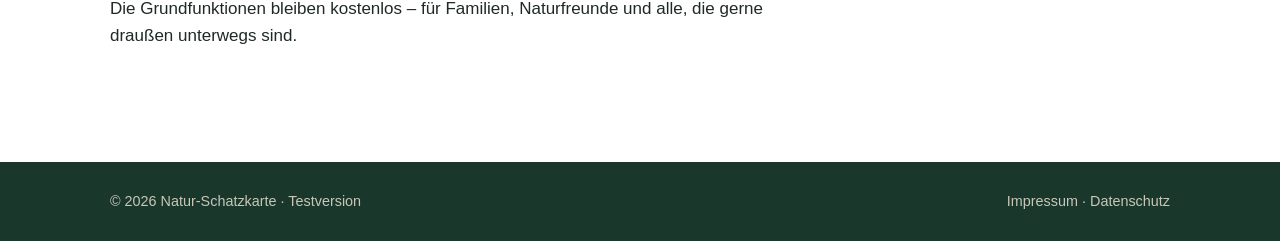
==== commit 67768a71: "Schwerpunkt Rosskastanien zum Spielen und Basteln Co-Authored-By: Claude Opus 5.5 <noreply@anthropic" ====
--- a/index.html
+++ b/index.html
@@ -4,7 +4,7 @@
   <meta charset="UTF-8">
   <meta name="viewport" content="width=device-width, initial-scale=1.0, viewport-fit=cover">
   <title>Natur-Schatzkarte – Entdecke, was vor deiner Haustür wächst</title>
-  <meta name="description" content="Eine gemeinschaftliche Naturkarte für essbare und interessante Fundorte – zuerst Esskastanien in Deutschland.">
+  <meta name="description" content="Eine gemeinschaftliche Naturkarte für Familien und Naturfreunde – zuerst Kastanien in Deutschland.">
   <meta name="theme-color" content="#244A3C">
   <link rel="icon" href="icon.svg" type="image/svg+xml">
   <link rel="stylesheet" href="css/style.css">
@@ -41,12 +41,12 @@
         <p class="eyebrow">Gemeinschaftliche Naturkarte</p>
         <h1>Entdecke, was vor deiner Haustür wächst.</h1>
         <p class="lead">
-          Finde Esskastanien und andere Naturschätze in deiner Umgebung –
-          eingetragen von Menschen, die gerne draußen unterwegs sind.
+          Finde Kastanienbäume in deiner Umgebung – zum Sammeln, Spielen und Basteln.
+          Eingetragen von Menschen, die gerne draußen unterwegs sind.
         </p>
         <div class="hero-actions">
           <a href="karte.html" class="btn btn-primary">Zur Karte</a>
-          <a href="#kastanien" class="btn btn-ghost">Esskastanie oder Rosskastanie?</a>
+          <a href="#kastanien" class="btn btn-ghost">Welche Kastanie ist welche?</a>
         </div>
       </div>
     </section>
@@ -59,7 +59,7 @@
           <article class="step">
             <span class="step-number">1</span>
             <h3>Entdecken</h3>
-            <p>Schau auf der Karte, wo in deiner Nähe Esskastanien und andere Naturschätze zu finden sind.</p>
+            <p>Schau auf der Karte, wo in deiner Nähe Kastanien und andere Naturschätze zu finden sind.</p>
           </article>
           <article class="step">
             <span class="step-number">2</span>
@@ -91,11 +91,23 @@
     <!-- ===================== KASTANIEN ERKENNEN ===================== -->
     <section id="kastanien" class="section">
       <div class="container">
-        <h2>Esskastanie oder Rosskastanie?</h2>
+        <h2>Rosskastanie oder Esskastanie?</h2>
         <p class="section-intro">
-          Beide heißen Kastanie, aber nur eine ist essbar. Achte auf diese Merkmale:
+          Beide heißen Kastanie: Die eine ist ideal zum Spielen und Basteln, die andere essbar. So unterscheidest du sie:
         </p>
         <div class="compare">
+          <article class="compare-card compare-play">
+            <span class="badge badge-play">Zum Basteln</span>
+            <span class="badge badge-no">Nicht essbar</span>
+            <h3>Rosskastanie</h3>
+            <p class="latin">Aesculus hippocastanum</p>
+            <ul>
+              <li>Hülle mit <strong>wenigen, kurzen, dicken Stacheln</strong></li>
+              <li>Frucht <strong>rund und glänzend</strong>, ohne Spitze</li>
+              <li>Meist <strong>eine Frucht</strong> pro Hülle</li>
+              <li>Blätter <strong>handförmig</strong> aus 5–7 Einzelblättern</li>
+            </ul>
+          </article>
           <article class="compare-card compare-yes">
             <span class="badge badge-yes">Essbar</span>
             <h3>Esskastanie</h3>
@@ -107,20 +119,9 @@
               <li><strong>Einzelne, längliche Blätter</strong> mit gesägtem Rand</li>
             </ul>
           </article>
-          <article class="compare-card compare-no">
-            <span class="badge badge-no">Nicht essbar</span>
-            <h3>Rosskastanie</h3>
-            <p class="latin">Aesculus hippocastanum</p>
-            <ul>
-              <li>Hülle mit <strong>wenigen, kurzen, dicken Stacheln</strong></li>
-              <li>Frucht <strong>rund und glänzend</strong>, ohne Spitze</li>
-              <li>Meist <strong>eine Frucht</strong> pro Hülle</li>
-              <li>Blätter <strong>handförmig</strong> aus 5–7 Einzelblättern</li>
-            </ul>
-          </article>
         </div>
         <p class="note">
-          Iss nur, was du sicher erkennst. Im Zweifel: stehen lassen.
+          Rosskastanien bitte nicht essen – sie sind leicht giftig. Iss nur, was du sicher erkennst.
         </p>
       </div>
     </section>
--- a/css/style.css
+++ b/css/style.css
@@ -330,7 +330,7 @@
   border-top: 6px solid var(--waldgruen);
 }
 
-.compare-no { border-top-color: var(--rot); }
+.compare-play { border-top-color: var(--kastanie); }
 
 .badge {
   display: inline-block;
@@ -345,6 +345,7 @@
 
 .badge-yes { background: #E3EBDF; color: var(--waldgruen); }
 .badge-no  { background: #F5E1DB; color: var(--rot); }
+.badge-play { background: #F1E3D8; color: var(--kastanie); }
 
 .latin {
   font-style: italic;
